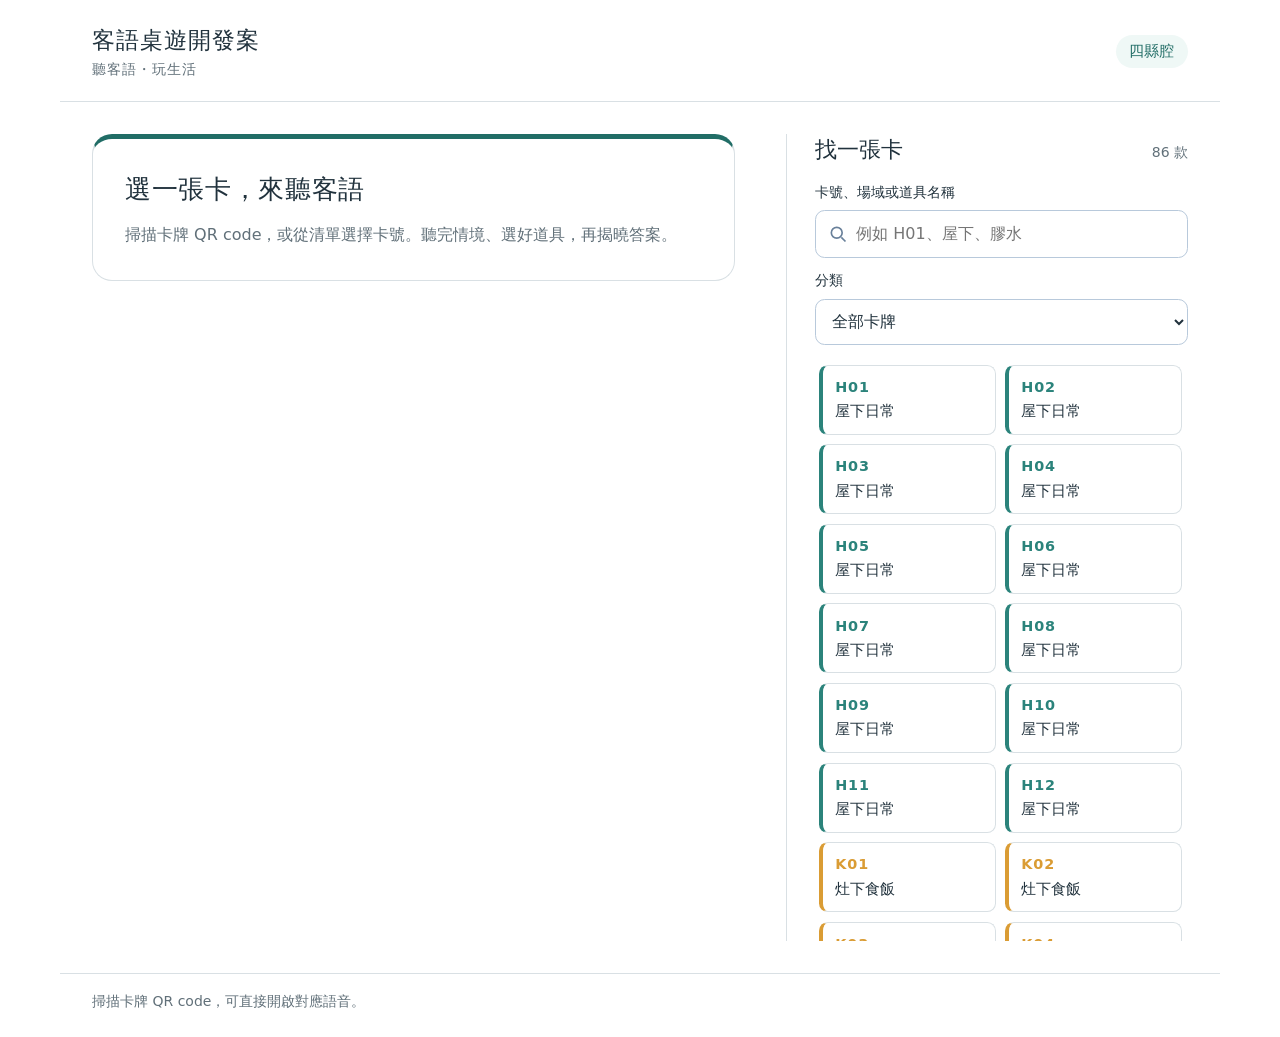
==== index.html @ 7c33ae9c "Add Hakka audio player and 86-card content" ====
<!doctype html>
<html lang="zh-Hant">
<head>
  <meta charset="utf-8">
  <meta name="viewport" content="width=device-width, initial-scale=1">
  <meta name="theme-color" content="#2B837B">
  <meta name="description" content="客語桌遊開發案四縣腔語音。掃描卡牌，聽客語、選道具，再揭曉情境。">
  <title>客語桌遊開發案｜四縣腔語音</title>
  <link rel="stylesheet" href="style.css">
  <script src="data.js" defer></script>
  <script src="app.js" defer></script>
</head>
<body>
  <a class="skip-link" href="#main">跳到播放區</a>
  <header class="site-header">
    <a class="brand" href="./" aria-label="客語桌遊開發案首頁">客語桌遊開發案<span>聽客語・玩生活</span></a>
    <span class="dialect-badge">四縣腔</span>
  </header>
  <main id="main" class="workspace">
    <section class="player-column" aria-label="卡牌語音">
      <div id="card-view"><p class="initial-message" role="status">正在載入卡牌…</p></div>
    </section>
    <aside class="library" aria-labelledby="library-heading">
      <div class="library-heading"><h2 id="library-heading">找一張卡</h2><span id="card-count"></span></div>
      <label class="field-label" for="card-search">卡號、場域或道具名稱</label>
      <div class="search-wrap">
        <svg aria-hidden="true" width="20" height="20" viewBox="0 0 24 24" fill="none" stroke="currentColor" stroke-width="2"><circle cx="10.5" cy="10.5" r="6.5"/><path d="m16 16 5 5"/></svg>
        <input id="card-search" type="search" autocomplete="off" placeholder="例如 H01、屋下、膠水">
      </div>
      <label class="field-label" for="category">分類</label>
      <select id="category"><option value="all">全部卡牌</option></select>
      <div id="card-list" class="card-list" aria-label="卡牌清單"></div>
      <p id="search-summary" class="sr-only" role="status" aria-live="polite"></p>
    </aside>
  </main>
  <footer class="site-footer">掃描卡牌 QR code，可直接開啟對應語音。</footer>
  <noscript><p class="noscript-message">請開啟 JavaScript，才能選卡與播放語音。</p></noscript>
</body>
</html>
---- style.css ----
:root{font-family:"Noto Sans TC","Microsoft JhengHei",system-ui,sans-serif;color:#21323D;background:#fff;font-synthesis:none;line-height:1.7;--blue:#216D66;--ink:#21323D;--muted:#617079;--line:#D9E0E4;--field:#2B837B;--field-bg:#EFF8F6;--field-ink:#1F655F;--field-button-text:#FFFFFF}
*{box-sizing:border-box}body{margin:0}button,input,select{font:inherit}button,a,input,select{-webkit-tap-highlight-color:transparent}button{cursor:pointer}button:disabled{cursor:default}button:focus-visible,a:focus-visible,input:focus-visible,select:focus-visible{outline:3px solid #ed9b00;outline-offset:4px}a{color:var(--blue)}button{touch-action:manipulation}[hidden]{display:none!important}.sr-only{position:absolute;width:1px;height:1px;padding:0;margin:-1px;overflow:hidden;clip:rect(0,0,0,0);white-space:nowrap;border:0}.skip-link{position:fixed;top:-70px;left:1rem;z-index:10;background:#fff;border:2px solid var(--blue);padding:.5rem 1rem}.skip-link:focus{top:.5rem}
.site-header{max-width:1160px;margin:auto;padding:1.5rem 2rem 1.35rem;display:flex;align-items:center;justify-content:space-between;gap:1rem;border-bottom:1px solid var(--line)}.brand{color:var(--ink);text-decoration:none;font-weight:850;font-size:1.45rem;letter-spacing:.04em;line-height:1.4}.brand span{display:block;font-size:.875rem;letter-spacing:.07em;font-weight:500;color:var(--muted);margin-top:.2rem}.dialect-badge{background:#EFF8F6;color:var(--blue);font-weight:700;border-radius:99px;padding:.25rem .85rem;white-space:nowrap;font-size:.9375rem}
.workspace{max-width:1160px;margin:auto;display:grid;grid-template-columns:minmax(0,1.6fr) minmax(280px,1fr);gap:3.2rem;padding:2rem}.player-column{min-width:0}.card-panel{border:1px solid var(--line);border-radius:1.25rem;overflow:hidden;background:#fff}.card-meta{padding:1.1rem 1.5rem;display:flex;align-items:center;justify-content:space-between;background:var(--field-bg);border-bottom:1px solid var(--line);gap:1rem}.card-id{font-size:1.125rem;font-weight:850;letter-spacing:.08em;color:var(--field-ink);font-variant-numeric:tabular-nums}.category-badge{font-weight:700;color:var(--field-ink);text-align:right}.player-main{padding:1.7rem 1.75rem 1.3rem;text-align:center}h1{font-size:1.85rem;margin:0 0 .2rem;letter-spacing:.025em;line-height:1.4}h2{font-size:1.125rem;margin:0;line-height:1.5}h3{font-size:1rem;margin:0 0 .45rem;line-height:1.5}.player-prompt{margin:.4rem 0 1.1rem;color:var(--muted);font-size:1rem}.play-button{display:flex;align-items:center;justify-content:center;gap:.65rem;width:100%;min-height:5rem;background:var(--field);color:var(--field-button-text);border:0;border-radius:1rem;font-size:1.5rem;font-weight:800;letter-spacing:.03em}.play-button:hover:not(:disabled){filter:brightness(.95)}.play-button:disabled{background:#e7ecf1;color:#617386}.play-button svg{width:27px;height:27px;flex-shrink:0}.audio-status{color:var(--muted);margin:.65rem 0 .45rem;min-height:1.7em;font-size:.9375rem}.audio-status.error{color:#914023}.player-tools{display:flex;align-items:center;justify-content:center;gap:1rem;flex-wrap:wrap;margin:.4rem 0 .2rem}.text-button{border:0;background:transparent;color:var(--blue);font-weight:700;border-radius:.4rem;padding:.5rem .7rem;min-height:44px}.text-button:hover{background:#eef4fa}.text-button:disabled{color:#8090a0}.speed-group{display:flex;align-items:center;gap:.35rem}.speed-group label{color:var(--muted);font-size:.875rem}.speed-group select{min-height:44px;padding:.2rem .4rem;border:1px solid var(--line);border-radius:.45rem;color:var(--ink);background:#fff;font-size:.875rem}.native-audio{width:100%;display:block;height:42px;margin:.6rem 0 .2rem}.reveal-button{width:100%;min-height:52px;border:2px solid var(--field);background:#fff;color:var(--field-ink);border-radius:.8rem;padding:.7rem 1rem;font-size:1.05rem;font-weight:800;margin-top:1.1rem}.reveal-button:hover{background:var(--field-bg)}.reveal-hint{font-size:.875rem;margin:.6rem 0 .2rem;color:var(--muted)}.answer-area{border-top:1px solid var(--line);padding:1.5rem 1.75rem;background:#fff}.answer-title{display:flex;gap:.7rem;align-items:center;flex-wrap:wrap;margin-bottom:1rem}.answer-title span{font-size:.8rem;color:var(--field-ink);background:var(--field-bg);border-radius:99px;padding:.15rem .6rem;font-weight:700}.answer-title h2{font-size:1.35rem}.needs{display:grid;gap:.75rem}.need{padding:.9rem 1rem;background:#f6f8fb;border:1px solid #e4eaf0;border-radius:.75rem}.need-head{display:flex;gap:.65rem;align-items:baseline}.need-num{font-weight:850;color:var(--field-ink);font-variant-numeric:tabular-nums}.need h3{margin:0}.prop-options{display:flex;gap:.4rem;flex-wrap:wrap;margin-top:.6rem}.prop-option{display:inline-flex;align-items:center;gap:.45rem;background:#fff;border:1px solid #c9d7e5;border-radius:.55rem;padding:.35rem .6rem .35rem .35rem;font-size:.9375rem}.prop-image{display:block;width:48px;height:48px;object-fit:contain;flex-shrink:0}.prop-label{line-height:1.45}.score-summary{font-weight:800;color:var(--field-ink);margin:.8rem 0 .3rem}.prop-option code{color:var(--muted);font-family:inherit;font-size:.8rem;display:block}.scoring-note{font-size:.875rem;color:var(--muted);margin:.8rem 0 1.1rem}.transcript{display:grid;gap:1rem}.transcript-part{border-top:1px solid #e5ebf1;padding-top:1rem}.transcript-part h3{font-size:.875rem;color:var(--muted);letter-spacing:.07em}.transcript-part p{margin:0;font-size:1.05rem;overflow-wrap:anywhere}.transcript-part.hakka p{font-size:1.2rem;line-height:1.95;color:var(--ink)}.transcript-part.pinyin p{font-size:.975rem;line-height:1.9;letter-spacing:.015em}.spell-effect{border-radius:.75rem;border:1px solid #D9CCE9;background:#F5F0FB;padding:1rem;margin-bottom:1rem}.spell-effect h3{color:#604580}.spell-effect p{margin:.25rem 0}.spell-limit{font-size:.9375rem;color:var(--muted)}.back-to-list{display:none;margin-top:1.1rem;text-align:center}.initial-message,.empty-message{padding:1.5rem;border:1px dashed #b8c9db;border-radius:1rem;color:var(--muted)}.welcome{border:1px solid var(--line);border-top:5px solid var(--blue);border-radius:1.25rem;padding:2rem}.welcome h1{font-size:1.65rem}.welcome p{color:var(--muted);margin:.8rem 0 0}.unknown-card{border:1px solid #e2b899;background:#fff7f1;border-radius:1rem;padding:1.25rem}.unknown-card h1{font-size:1.3rem}.unknown-card p{margin:.5rem 0 0}
.library{min-width:0}.library-heading{display:flex;align-items:baseline;justify-content:space-between;gap:.75rem;margin-bottom:.9rem}.library-heading h2{font-size:1.35rem}.library-heading span{color:var(--muted);font-size:.875rem}.field-label{font-size:.875rem;font-weight:700;display:block;margin:.7rem 0 .35rem}.search-wrap{position:relative}.search-wrap svg{position:absolute;top:50%;left:.8rem;transform:translateY(-50%);color:#69809a}input[type=search]{width:100%;min-height:48px;border:1px solid #b8c9db;background:#fff;border-radius:.6rem;padding:.5rem .75rem .5rem 2.5rem;color:var(--ink);font-size:1rem}#category{width:100%;min-height:46px;border:1px solid #b8c9db;border-radius:.6rem;background:#fff;padding:.5rem .75rem;color:var(--ink);font-size:1rem}.card-list{display:grid;grid-template-columns:1fr 1fr;gap:.6rem;margin-top:1rem;max-height:580px;overflow-y:auto;padding:.25rem .4rem .5rem .25rem;scrollbar-width:thin;scrollbar-color:#aebfd1 #f5f7f9}.card-choice{min-height:70px;display:flex;flex-direction:column;align-items:flex-start;justify-content:center;gap:.1rem;padding:.6rem .75rem;background:#fff;border:1px solid var(--line);border-left:4px solid var(--field);border-radius:.55rem;color:var(--ink);text-align:left;line-height:1.5}.card-choice:hover{background:var(--field-bg)}.card-choice[aria-current=true]{border-color:var(--field-ink);background:var(--field-bg);box-shadow:inset 0 0 0 1px var(--field)}.choice-id{font-size:.9rem;font-weight:800;letter-spacing:.065em;color:var(--field)}.choice-name{font-size:.9375rem;font-weight:600}.no-results{grid-column:1/-1;color:var(--muted);padding:.5rem 0}.site-footer{max-width:1160px;margin:0 auto;padding:1rem 2rem 1.5rem;border-top:1px solid var(--line);font-size:.875rem;color:var(--muted)}.noscript-message{margin:1rem 2rem;padding:1rem;background:#fff2de;color:#694116;border:1px solid #e6c793}
@media(min-width:1000px){.library{padding-left:1.75rem;border-left:1px solid var(--line)}}
@media(max-width:760px){.site-header{padding:1rem 1.1rem}.brand{font-size:1.2rem}.brand span{font-size:.8rem}.workspace{display:block;padding:1.25rem 1rem}.library{margin-top:2rem;border-top:1px solid var(--line);padding-top:1.5rem}.player-main{padding:1.4rem 1.15rem 1rem}.card-meta{padding:.85rem 1.15rem}.answer-area{padding:1.2rem 1.15rem}.play-button{min-height:4.75rem}.back-to-list{display:block}.card-list{max-height:440px;grid-template-columns:repeat(3,minmax(0,1fr));gap:.45rem}.card-choice{padding:.5rem}.choice-name{font-size:.875rem}.site-footer{padding:1rem}.welcome{padding:1.5rem}h1{font-size:1.65rem}}
@media(max-width:370px){.card-list{grid-template-columns:1fr 1fr}.card-meta{gap:.5rem}.dialect-badge{font-size:.85rem;padding:.2rem .65rem}}
@media(prefers-reduced-motion:no-preference){button{transition:background-color .15s,box-shadow .15s}}
@media print{.site-header,.library,.site-footer,.player-main,.back-to-list{display:none}.workspace{display:block;padding:0}.card-panel{border:0}.answer-area{display:block!important}.answer-area[hidden]{display:none!important}}
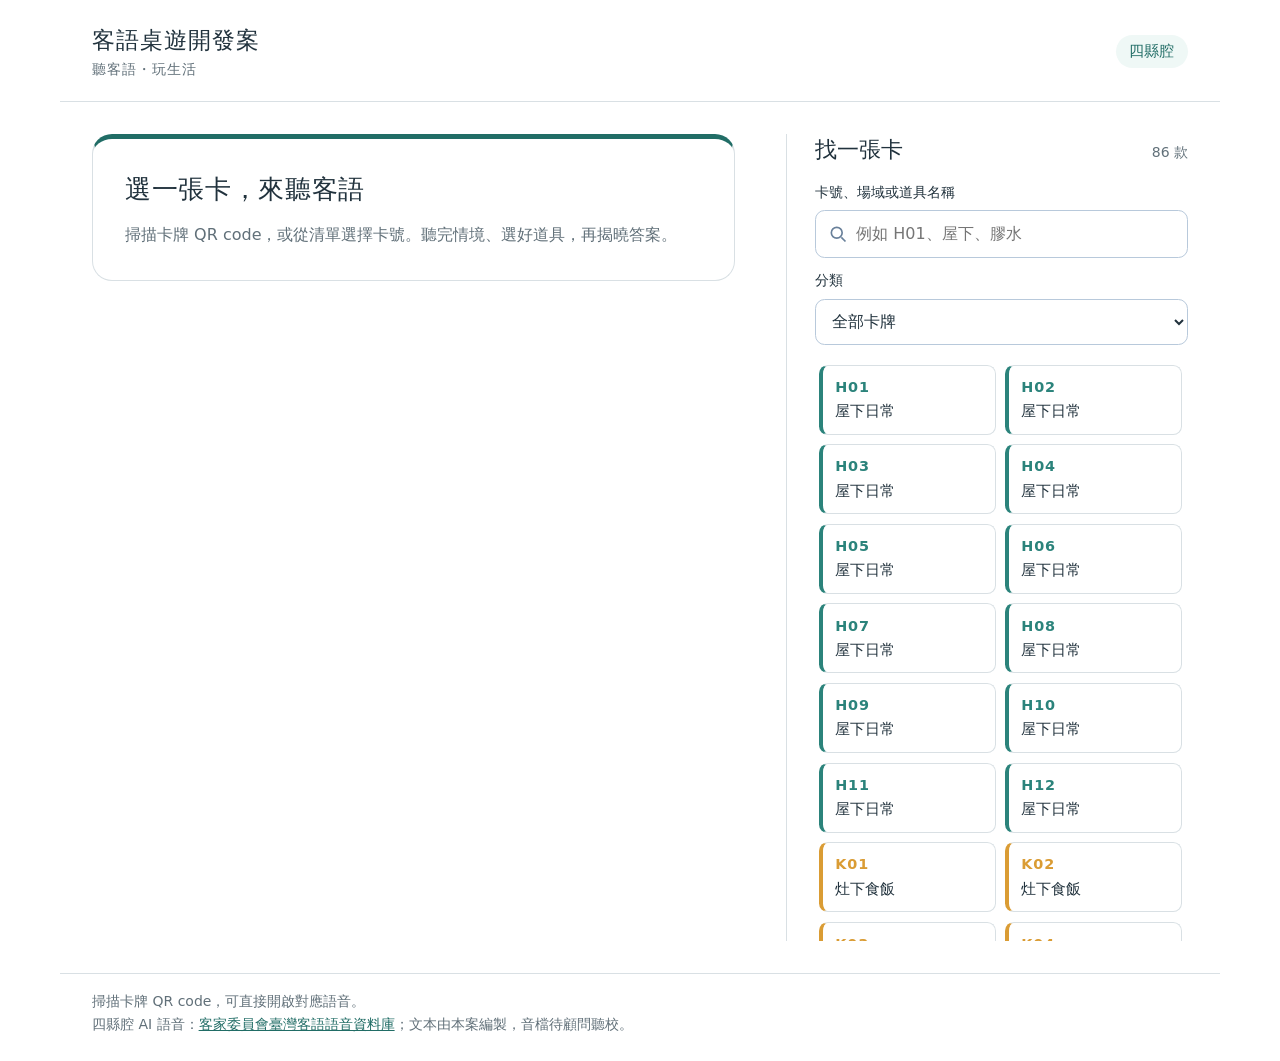
==== commit 919078fd: "Credit Hakka TTS source and document published player" ====
--- a/index.html
+++ b/index.html
@@ -33,7 +33,7 @@
       <p id="search-summary" class="sr-only" role="status" aria-live="polite"></p>
     </aside>
   </main>
-  <footer class="site-footer">掃描卡牌 QR code，可直接開啟對應語音。</footer>
+  <footer class="site-footer">掃描卡牌 QR code，可直接開啟對應語音。<br>四縣腔 AI 語音：<a href="https://speech.hakka.gov.tw/TTS/Synthesis" target="_blank" rel="noopener noreferrer">客家委員會臺灣客語語音資料庫</a>；文本由本案編製，音檔待顧問聽校。</footer>
   <noscript><p class="noscript-message">請開啟 JavaScript，才能選卡與播放語音。</p></noscript>
 </body>
 </html>
